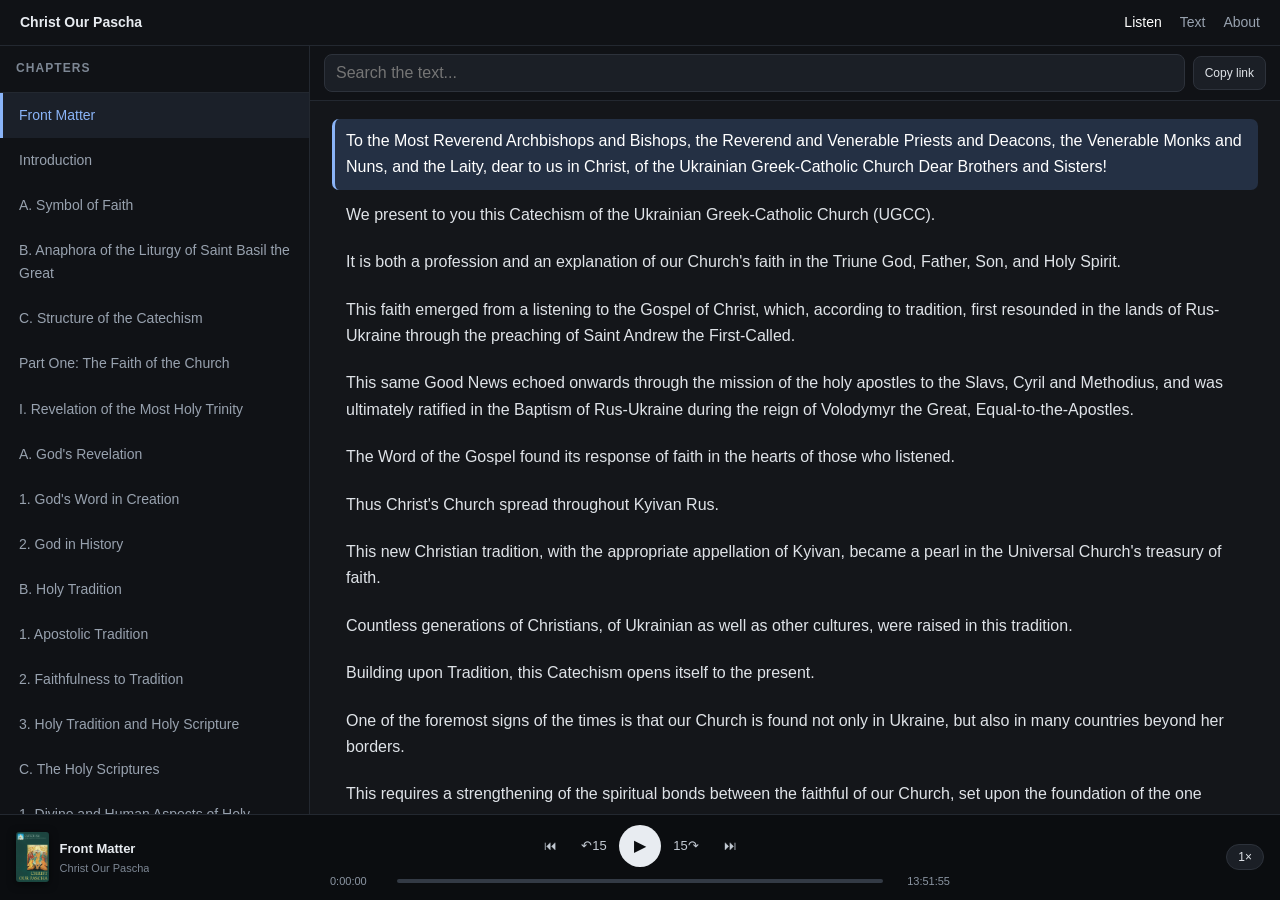
==== docs/index.html @ faa9098a "Static review site for GitHub Pages Replaces the single 395 MB M4B with 78 per-chapter tracks (3-21 " ====
<!doctype html><html><head><meta charset="utf-8">
<meta name="viewport" content="width=device-width,initial-scale=1,viewport-fit=cover">
<meta name="theme-color" content="#0b0d10">
<title>Christ Our Pascha — Listen</title>
<link rel="stylesheet" href="style.css">
<style>
body{height:100dvh;overflow:hidden;display:grid;
 grid-template-rows:auto 1fr auto;grid-template-columns:310px 1fr;
 grid-template-areas:"nav nav" "side main" "player player"}
.nav{grid-area:nav}
#scrim{display:none;position:fixed;inset:0;background:rgba(0,0,0,.55);z-index:8}
#side{grid-area:side;border-right:1px solid #232830;display:flex;flex-direction:column;
 background:#101216;z-index:9;min-height:0}
#side h1{font-size:12px;letter-spacing:.09em;text-transform:uppercase;color:#7d8794;
 margin:0;padding:13px 16px;border-bottom:1px solid #232830;display:flex;
 justify-content:space-between;align-items:center}
#closeCh{display:none;background:none;border:0;color:#98a2af;font-size:22px}
#chaps{overflow-y:auto;flex:1;-webkit-overflow-scrolling:touch}
.ch{padding:11px 16px;cursor:pointer;font-size:14px;color:#98a2af;
 border-left:3px solid transparent;min-height:44px;display:flex;align-items:center}
.ch:active{background:#1b2029}
.ch.on{background:#1b2029;color:#8ab4f8;border-left-color:#8ab4f8}
#main{grid-area:main;display:flex;flex-direction:column;min-width:0;min-height:0}
#bar{padding:8px 14px;border-bottom:1px solid #232830;background:#101216;
 display:flex;gap:8px;align-items:center}
#burger{display:none;background:#1b1f26;border:1px solid #2d323b;color:#dfe3e8;
 border-radius:8px;font-size:17px;width:42px;height:38px;flex:none}
#q{flex:1;min-width:100px;background:#1b1f26;border:1px solid #2d323b;color:#dfe3e8;
 padding:9px 11px;border-radius:8px;font-size:16px}
#link{background:#1b1f26;border:1px solid #2d323b;color:#dfe3e8;border-radius:8px;
 padding:9px 11px;font-size:12px;cursor:pointer;flex:none}
#txt{overflow-y:auto;flex:1;padding:18px 22px}
.p{margin:0 0 3px;padding:9px 11px;border-radius:7px;cursor:pointer;border-left:3px solid transparent}
.p:active{background:#1b1f26}
.p.on{background:#243044;border-left-color:#8ab4f8;color:#fff}
.p.H{color:#e8c07d;font-weight:600;margin-top:22px;font-size:17px}
.p.P{color:#7fd1b9;font-weight:700;font-size:19px;margin-top:28px}
.p.Q{color:#b8c0cc;font-style:italic;padding-left:22px;border-left:3px solid #333a45}
.num{color:#5a6472;font-size:12px;margin-right:8px;font-variant-numeric:tabular-nums}
.hit{background:#4a3f1a}
#player{grid-area:player;position:relative;background:#0b0d10;border-top:1px solid #232830;
 display:grid;grid-template-columns:1fr minmax(260px,620px) 1fr;align-items:center;
 gap:12px;padding:10px 16px;padding-bottom:max(10px,env(safe-area-inset-bottom))}
#np{min-width:0;display:flex;align-items:center;gap:11px}
#art{height:50px;width:auto;border-radius:3px;flex:none;background:#1b1f26;
 box-shadow:0 2px 8px rgba(0,0,0,.55)}
#npText{min-width:0}
#npTitle{font-size:13px;font-weight:600;color:#e8ecf1;white-space:nowrap;
 overflow:hidden;text-overflow:ellipsis}
#npSub{font-size:11px;color:#7d8794;white-space:nowrap;overflow:hidden;text-overflow:ellipsis}
#mid{display:flex;flex-direction:column;gap:5px;min-width:0}
#ctrls{display:flex;justify-content:center;align-items:center;gap:6px}
.tb{background:none;border:0;color:#c3cad3;cursor:pointer;border-radius:50%;
 width:38px;height:38px;font-size:13px;display:flex;align-items:center;justify-content:center}
.tb:hover{color:#fff;background:#1a1f27}
#play{background:#e8ecf1;color:#0b0d10;width:42px;height:42px;font-size:16px}
#seekRow{display:flex;align-items:center;gap:9px}
.tm{font-size:11px;color:#8b95a2;font-variant-numeric:tabular-nums;min-width:56px;flex:none}
.tm.r{text-align:right}
#seek{flex:1;-webkit-appearance:none;appearance:none;height:14px;background:none;cursor:pointer}
#seek::-webkit-slider-runnable-track{height:4px;border-radius:2px;
 background:linear-gradient(#8ab4f8,#8ab4f8) 0/var(--pct,0%) 100% no-repeat,#333a45}
#seek::-webkit-slider-thumb{-webkit-appearance:none;width:12px;height:12px;border-radius:50%;
 background:#fff;margin-top:-4px;opacity:0}
#seek:hover::-webkit-slider-thumb,#seek:active::-webkit-slider-thumb{opacity:1}
#right{display:flex;justify-content:flex-end;align-items:center;gap:6px}
#spd{background:#1b1f26;border:1px solid #2d323b;color:#dfe3e8;border-radius:14px;
 padding:5px 11px;font-size:12px;cursor:pointer}
#toast{position:fixed;left:50%;bottom:110px;transform:translateX(-50%);background:#243044;
 color:#fff;padding:9px 16px;border-radius:20px;font-size:13px;opacity:0;
 transition:opacity .2s;pointer-events:none;z-index:20}
#toast.show{opacity:1}
@media (max-width:820px){
 body{grid-template-columns:1fr;grid-template-areas:"nav" "main" "player"}
 #burger,#closeCh{display:block}
 #side{position:fixed;top:0;bottom:0;left:0;width:min(84vw,320px);
  transform:translateX(-102%);transition:transform .22s ease;box-shadow:0 0 28px #000}
 body.nav #side{transform:none}
 body.nav #scrim{display:block}
 #txt{padding:14px 15px;font-size:17px;line-height:1.7}
 #player{grid-template-columns:1fr;gap:7px;padding:9px 13px}
 #np{justify-content:center;gap:9px}
 #art{height:40px}
 #right{position:absolute;right:12px;top:8px;z-index:2}
 .tb{width:44px;height:44px}#play{width:50px;height:50px;font-size:18px}
}
</style></head><body>
<div class="nav"><span class="brand">Christ Our Pascha</span>
<a href="index.html" class="on">Listen</a><a href="text.html">Text</a>
<a href="about.html">About</a></div>
<div id="scrim"></div>
<div id="side"><h1>Chapters<button id="closeCh">&times;</button></h1><div id="chaps"></div></div>
<div id="main">
 <div id="bar">
   <button id="burger" aria-label="Chapters">&#9776;</button>
   <input type="search" id="q" placeholder="Search the text...">
   <button id="link" title="Copy a link to this moment">Copy link</button>
 </div>
 <div id="txt"><p style="color:#7d8794">Loading…</p></div>
</div>
<div id="player">
  <div id="np"><img id="art" src="cover.jpg" alt="">
    <div id="npText"><div id="npTitle">&nbsp;</div><div id="npSub">Christ Our Pascha</div></div></div>
  <div id="mid">
    <div id="ctrls">
      <button class="tb" id="prev" title="Previous chapter">&#9198;</button>
      <button class="tb" id="b15" title="Back 15 seconds">&#8630;15</button>
      <button class="tb" id="play" title="Play">&#9654;</button>
      <button class="tb" id="f15" title="Forward 15 seconds">15&#8631;</button>
      <button class="tb" id="next" title="Next chapter">&#9197;</button>
    </div>
    <div id="seekRow"><span class="tm" id="cur">0:00:00</span>
      <input type="range" id="seek" min="0" max="1000" value="0" aria-label="Seek">
      <span class="tm r" id="tot">0:00:00</span></div>
  </div>
  <div id="right"><button id="spd">1&times;</button></div>
</div>
<div id="toast"></div>
<audio id="a" preload="metadata"></audio>
<script>
const $=i=>document.getElementById(i), A=$('a'), T=$('txt');
let D=null, cur=-1, els=[], trk=-1, seeking=false, TOTAL=0;
const fmt=s=>{s=Math.max(0,s|0);return (s/3600|0)+':'+String(s%3600/60|0).padStart(2,'0')+':'+String(s%60).padStart(2,'0')};
const esc=s=>s.replace(/[&<>]/g,m=>({'&':'&amp;','<':'&lt;','>':'&gt;'}[m]));
function toast(m){const t=$('toast');t.textContent=m;t.classList.add('show');
 clearTimeout(t._h);t._h=setTimeout(()=>t.classList.remove('show'),1600)}

fetch('data.json').then(r=>r.json()).then(d=>{D=d;init()})
 .catch(()=>{T.innerHTML='<p style="color:#e88">Could not load data.json.</p>'});

function init(){
 TOTAL=D.tr.reduce((a,t)=>a+t.d,0);
 $('tot').textContent=fmt(TOTAL);
 T.innerHTML=''; let lastPara=null;
 D.c.forEach((c,i)=>{const d=document.createElement('div');
  d.className='p '+c[3];
  const showNum=c[2]&&c[2]!==lastPara; if(c[2])lastPara=c[2];
  let tx=esc(c[4]); if(showNum)tx=tx.replace(new RegExp('^'+c[2]+'\\.\\s*'),'');
  d.innerHTML=(showNum?'<span class="num">'+c[2]+'</span>':'')+tx;
  d.onclick=()=>seekGlobal(c[0],true); T.appendChild(d); els.push(d)});
 const CH=$('chaps');
 D.ch.forEach(c=>{const d=document.createElement('div');d.className='ch';d.dataset.c=c.i;
  d.textContent=c.t; d.onclick=()=>{seekGlobal(c.s,true);document.body.classList.remove('nav')};
  CH.appendChild(d)});
 applyHash() || loadTrack(0,0,false);
}
function trackAt(t){let f=D.tr[0];for(const x of D.tr){if(x.s<=t)f=x;else break}return f}
function chapterAt(t){let f=D.ch[0];for(const c of D.ch){if(c.s<=t)f=c;else break}return f}
function loadTrack(i,off,play){
 if(i!==trk){trk=i;A.src='audio/'+D.tr[i].f;}
 const go=()=>{A.currentTime=Math.max(0,off); if(play)A.play()};
 if(A.readyState>=1)go(); else A.addEventListener('loadedmetadata',go,{once:true});
}
function seekGlobal(t,play){const x=trackAt(t);
 loadTrack(D.tr.indexOf(x), t-x.s, play!==false)}
function globalTime(){return trk<0?0:D.tr[trk].s+(A.currentTime||0)}
A.addEventListener('ended',()=>{if(trk<D.tr.length-1)loadTrack(trk+1,0,true)});
$('play').onclick=()=>A.paused?A.play():A.pause();
A.addEventListener('play',()=>$('play').innerHTML='&#10073;&#10073;');
A.addEventListener('pause',()=>$('play').innerHTML='&#9654;');
const jump=d=>seekGlobal(Math.max(0,Math.min(TOTAL-1,globalTime()+d)),!A.paused);
$('b15').onclick=()=>jump(-15); $('f15').onclick=()=>jump(15);
$('prev').onclick=()=>{const t=globalTime(),c=chapterAt(t);
 const i=D.ch.indexOf(c); seekGlobal((t-c.s>3||i===0)?c.s:D.ch[i-1].s,!A.paused)};
$('next').onclick=()=>{const i=D.ch.indexOf(chapterAt(globalTime()));
 if(i<D.ch.length-1)seekGlobal(D.ch[i+1].s,!A.paused)};
const RS=[1,1.1,1.25,1.5,1.75,2,.85];let ri=0;
$('spd').onclick=()=>{ri=(ri+1)%RS.length;A.playbackRate=RS[ri];$('spd').innerHTML=RS[ri]+'&times;'};
$('seek').addEventListener('input',e=>{seeking=true;
 $('cur').textContent=fmt(e.target.value/1000*TOTAL);
 e.target.style.setProperty('--pct',(e.target.value/10)+'%')});
$('seek').addEventListener('change',e=>{seeking=false;seekGlobal(e.target.value/1000*TOTAL,!A.paused)});
let hashT=0;
function sync(){
 const t=globalTime();
 if(!seeking){const v=t/TOTAL*1000;$('seek').value=v;$('seek').style.setProperty('--pct',(v/10)+'%')}
 $('cur').textContent=fmt(t);
 let lo=0,hi=D.c.length-1,f=-1;
 while(lo<=hi){const m=(lo+hi)>>1;if(D.c[m][0]<=t){f=m;lo=m+1}else hi=m-1}
 if(f!==cur&&f>=0){if(cur>=0)els[cur].classList.remove('on');
  els[f].classList.add('on');cur=f;
  const box=T.getBoundingClientRect(),er=els[f].getBoundingClientRect();
  const tgt=T.scrollTop+(er.top-box.top)-box.height/2+er.height/2;
  T.scrollTo({top:tgt,behavior:Math.abs(tgt-T.scrollTop)>1800?'auto':'smooth'});
  const ci=D.c[f][1];
  [...$('chaps').children].forEach(e=>e.classList.toggle('on',+e.dataset.c===ci));
  const ch=D.ch.find(x=>x.i===ci);
  $('npTitle').textContent=ch?ch.t:'';
  $('npSub').textContent='Christ Our Pascha'+(D.c[f][2]?'  \u00b7  paragraph '+D.c[f][2]:'');}
 if(!A.paused && Date.now()-hashT>3000){hashT=Date.now();
  history.replaceState(null,'','#t='+Math.round(t))}
}
A.addEventListener('timeupdate',sync);
// a seek while paused fires no timeupdate, so a deep link would land in the
// right place but leave the previous paragraph highlighted
A.addEventListener('seeked',sync);
A.addEventListener('loadeddata',sync);
$('q').addEventListener('input',e=>{const v=e.target.value.toLowerCase();let n=0;
 els.forEach((el,i)=>{const hit=v&&D.c[i][4].toLowerCase().includes(v);
  el.classList.toggle('hit',!!hit);if(hit)n++});
 if(v){const k=els.findIndex(el=>el.classList.contains('hit'));if(k>=0)els[k].scrollIntoView({block:'center'})}
 $('npSub').textContent=v?n+' matches':'Christ Our Pascha'});
$('link').onclick=()=>{const u=location.origin+location.pathname+'#t='+Math.round(globalTime());
 navigator.clipboard.writeText(u).then(()=>toast('Link copied — opens at this moment'),
  ()=>toast(u))};
function applyHash(){const h=location.hash;
 let m=h.match(/[#&]t=(\d+(?:\.\d+)?)/); if(m){seekGlobal(parseFloat(m[1]),false);return true}
 m=h.match(/[#&]p=(\d+)/);
 // nudge past the boundary: seeking to a cue's exact start can snap to an
 // earlier audio frame, leaving the PREVIOUS paragraph current
 if(m){const p=+m[1];const c=D.c.find(x=>x[2]===p); if(c){seekGlobal(c[0]+0.25,false);return true}}
 return false}
addEventListener('hashchange',applyHash);
const nav=on=>document.body.classList.toggle('nav',on);
$('burger').onclick=()=>nav(!document.body.classList.contains('nav'));
$('closeCh').onclick=()=>nav(false); $('scrim').onclick=()=>nav(false);
addEventListener('keydown',e=>{if(e.target.tagName==='INPUT')return;
 if(e.code==='Space'){e.preventDefault();A.paused?A.play():A.pause()}
 if(e.key==='ArrowLeft')jump(-15);if(e.key==='ArrowRight')jump(15)});
if('mediaSession' in navigator){
 navigator.mediaSession.setActionHandler('seekbackward',()=>jump(-15));
 navigator.mediaSession.setActionHandler('seekforward',()=>jump(15));
 navigator.mediaSession.setActionHandler('previoustrack',()=>$('prev').click());
 navigator.mediaSession.setActionHandler('nexttrack',()=>$('next').click());}
</script></body></html>
---- docs/style.css ----
*{box-sizing:border-box;-webkit-tap-highlight-color:transparent}
html,body{margin:0;padding:0;overscroll-behavior-y:none}
body{font:16px/1.65 -apple-system,BlinkMacSystemFont,'Segoe UI',Roboto,sans-serif;
 background:#14161a;color:#dfe3e8}
a{color:#8ab4f8}
.wrap{max-width:760px;margin:0 auto;padding:34px 22px 80px}
h1{font-size:26px;margin:0 0 6px;color:#fff}
h2{font-size:18px;margin:30px 0 10px;color:#e8c07d;font-weight:600}
.lede{color:#98a2af;margin:0 0 26px}
.note{background:#1a1f27;border:1px solid #2a303a;border-left:3px solid #e8c07d;
 padding:13px 16px;border-radius:6px;margin:20px 0;font-size:14.5px;color:#c3cad3}
.note strong{color:#e8c07d}
table{border-collapse:collapse;width:100%;font-size:14.5px;margin:12px 0}
td,th{border-bottom:1px solid #262a31;padding:7px 9px;text-align:left;vertical-align:top}
th{color:#7d8794;font-weight:600;font-size:12px;text-transform:uppercase;letter-spacing:.06em}
code{background:#1b1f26;padding:1px 5px;border-radius:4px;font-size:13.5px}
.nav{background:#101216;border-bottom:1px solid #232830;padding:11px 20px;
 display:flex;gap:18px;align-items:center;font-size:14px;
 padding-top:max(11px,env(safe-area-inset-top))}
.nav a{color:#98a2af;text-decoration:none}
.nav a:hover,.nav a.on{color:#fff}
.nav .brand{font-weight:600;color:#e8ecf1;margin-right:auto}
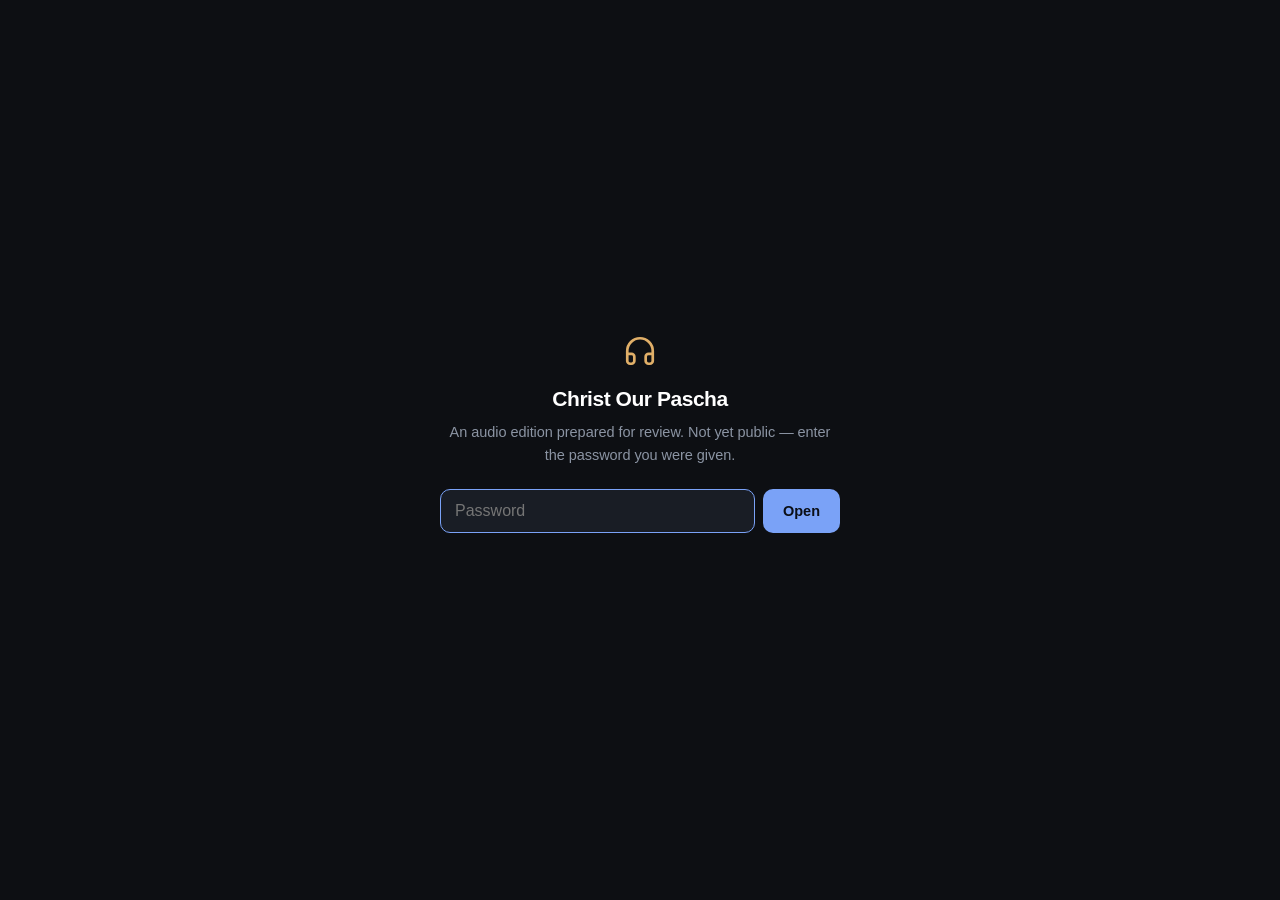
==== commit 80a825fe: "Modernise the UI and gate the site behind a password UI: Lucide icons inlined at build time (no exte" ====
--- a/docs/index.html
+++ b/docs/index.html
@@ -1,113 +1,40 @@
 <!doctype html><html><head><meta charset="utf-8">
 <meta name="viewport" content="width=device-width,initial-scale=1,viewport-fit=cover">
-<meta name="theme-color" content="#0b0d10">
+<meta name="theme-color" content="#13161c"><meta name="robots" content="noindex,nofollow">
 <title>Christ Our Pascha — Listen</title>
-<link rel="stylesheet" href="style.css">
-<style>
-body{height:100dvh;overflow:hidden;display:grid;
- grid-template-rows:auto 1fr auto;grid-template-columns:310px 1fr;
- grid-template-areas:"nav nav" "side main" "player player"}
-.nav{grid-area:nav}
-#scrim{display:none;position:fixed;inset:0;background:rgba(0,0,0,.55);z-index:8}
-#side{grid-area:side;border-right:1px solid #232830;display:flex;flex-direction:column;
- background:#101216;z-index:9;min-height:0}
-#side h1{font-size:12px;letter-spacing:.09em;text-transform:uppercase;color:#7d8794;
- margin:0;padding:13px 16px;border-bottom:1px solid #232830;display:flex;
- justify-content:space-between;align-items:center}
-#closeCh{display:none;background:none;border:0;color:#98a2af;font-size:22px}
-#chaps{overflow-y:auto;flex:1;-webkit-overflow-scrolling:touch}
-.ch{padding:11px 16px;cursor:pointer;font-size:14px;color:#98a2af;
- border-left:3px solid transparent;min-height:44px;display:flex;align-items:center}
-.ch:active{background:#1b2029}
-.ch.on{background:#1b2029;color:#8ab4f8;border-left-color:#8ab4f8}
-#main{grid-area:main;display:flex;flex-direction:column;min-width:0;min-height:0}
-#bar{padding:8px 14px;border-bottom:1px solid #232830;background:#101216;
- display:flex;gap:8px;align-items:center}
-#burger{display:none;background:#1b1f26;border:1px solid #2d323b;color:#dfe3e8;
- border-radius:8px;font-size:17px;width:42px;height:38px;flex:none}
-#q{flex:1;min-width:100px;background:#1b1f26;border:1px solid #2d323b;color:#dfe3e8;
- padding:9px 11px;border-radius:8px;font-size:16px}
-#link{background:#1b1f26;border:1px solid #2d323b;color:#dfe3e8;border-radius:8px;
- padding:9px 11px;font-size:12px;cursor:pointer;flex:none}
-#txt{overflow-y:auto;flex:1;padding:18px 22px}
-.p{margin:0 0 3px;padding:9px 11px;border-radius:7px;cursor:pointer;border-left:3px solid transparent}
-.p:active{background:#1b1f26}
-.p.on{background:#243044;border-left-color:#8ab4f8;color:#fff}
-.p.H{color:#e8c07d;font-weight:600;margin-top:22px;font-size:17px}
-.p.P{color:#7fd1b9;font-weight:700;font-size:19px;margin-top:28px}
-.p.Q{color:#b8c0cc;font-style:italic;padding-left:22px;border-left:3px solid #333a45}
-.num{color:#5a6472;font-size:12px;margin-right:8px;font-variant-numeric:tabular-nums}
-.hit{background:#4a3f1a}
-#player{grid-area:player;position:relative;background:#0b0d10;border-top:1px solid #232830;
- display:grid;grid-template-columns:1fr minmax(260px,620px) 1fr;align-items:center;
- gap:12px;padding:10px 16px;padding-bottom:max(10px,env(safe-area-inset-bottom))}
-#np{min-width:0;display:flex;align-items:center;gap:11px}
-#art{height:50px;width:auto;border-radius:3px;flex:none;background:#1b1f26;
- box-shadow:0 2px 8px rgba(0,0,0,.55)}
-#npText{min-width:0}
-#npTitle{font-size:13px;font-weight:600;color:#e8ecf1;white-space:nowrap;
- overflow:hidden;text-overflow:ellipsis}
-#npSub{font-size:11px;color:#7d8794;white-space:nowrap;overflow:hidden;text-overflow:ellipsis}
-#mid{display:flex;flex-direction:column;gap:5px;min-width:0}
-#ctrls{display:flex;justify-content:center;align-items:center;gap:6px}
-.tb{background:none;border:0;color:#c3cad3;cursor:pointer;border-radius:50%;
- width:38px;height:38px;font-size:13px;display:flex;align-items:center;justify-content:center}
-.tb:hover{color:#fff;background:#1a1f27}
-#play{background:#e8ecf1;color:#0b0d10;width:42px;height:42px;font-size:16px}
-#seekRow{display:flex;align-items:center;gap:9px}
-.tm{font-size:11px;color:#8b95a2;font-variant-numeric:tabular-nums;min-width:56px;flex:none}
-.tm.r{text-align:right}
-#seek{flex:1;-webkit-appearance:none;appearance:none;height:14px;background:none;cursor:pointer}
-#seek::-webkit-slider-runnable-track{height:4px;border-radius:2px;
- background:linear-gradient(#8ab4f8,#8ab4f8) 0/var(--pct,0%) 100% no-repeat,#333a45}
-#seek::-webkit-slider-thumb{-webkit-appearance:none;width:12px;height:12px;border-radius:50%;
- background:#fff;margin-top:-4px;opacity:0}
-#seek:hover::-webkit-slider-thumb,#seek:active::-webkit-slider-thumb{opacity:1}
-#right{display:flex;justify-content:flex-end;align-items:center;gap:6px}
-#spd{background:#1b1f26;border:1px solid #2d323b;color:#dfe3e8;border-radius:14px;
- padding:5px 11px;font-size:12px;cursor:pointer}
-#toast{position:fixed;left:50%;bottom:110px;transform:translateX(-50%);background:#243044;
- color:#fff;padding:9px 16px;border-radius:20px;font-size:13px;opacity:0;
- transition:opacity .2s;pointer-events:none;z-index:20}
-#toast.show{opacity:1}
-@media (max-width:820px){
- body{grid-template-columns:1fr;grid-template-areas:"nav" "main" "player"}
- #burger,#closeCh{display:block}
- #side{position:fixed;top:0;bottom:0;left:0;width:min(84vw,320px);
-  transform:translateX(-102%);transition:transform .22s ease;box-shadow:0 0 28px #000}
- body.nav #side{transform:none}
- body.nav #scrim{display:block}
- #txt{padding:14px 15px;font-size:17px;line-height:1.7}
- #player{grid-template-columns:1fr;gap:7px;padding:9px 13px}
- #np{justify-content:center;gap:9px}
- #art{height:40px}
- #right{position:absolute;right:12px;top:8px;z-index:2}
- .tb{width:44px;height:44px}#play{width:50px;height:50px;font-size:18px}
-}
-</style></head><body>
-<div class="nav"><span class="brand">Christ Our Pascha</span>
-<a href="index.html" class="on">Listen</a><a href="text.html">Text</a>
-<a href="about.html">About</a></div>
+<link rel="stylesheet" href="style.css"></head><body class="reader">
+<nav class="nav">
+<span class="brand"><svg class="ic" xmlns="http://www.w3.org/2000/svg" viewBox="0 0 24 24" fill="none" stroke="currentColor" stroke-width="2" stroke-linecap="round" stroke-linejoin="round" > <path d="M2 10v3" /> <path d="M6 6v11" /> <path d="M10 3v18" /> <path d="M14 8v7" /> <path d="M18 5v13" /> <path d="M22 10v3" /> </svg> Christ Our Pascha</span>
+<a href="index.html" class="on"><svg class="ic" xmlns="http://www.w3.org/2000/svg" viewBox="0 0 24 24" fill="none" stroke="currentColor" stroke-width="2" stroke-linecap="round" stroke-linejoin="round" > <path d="M3 14h3a2 2 0 0 1 2 2v3a2 2 0 0 1-2 2H5a2 2 0 0 1-2-2v-7a9 9 0 0 1 18 0v7a2 2 0 0 1-2 2h-1a2 2 0 0 1-2-2v-3a2 2 0 0 1 2-2h3" /> </svg><span>Listen</span></a>
+<a href="text.html"><svg class="ic" xmlns="http://www.w3.org/2000/svg" viewBox="0 0 24 24" fill="none" stroke="currentColor" stroke-width="2" stroke-linecap="round" stroke-linejoin="round" > <path d="M12 5v16" /> <path d="M20.001 19A2 2 0 0022 17V5a2 2 0 00-1.999-2L16 3.002A5 5 0 0012 5a5 5 0 00-4-2H4a2 2 0 00-2 2v12a2 2 0 001.999 2H8a5 5 0 014 2 5 5 0 014-2z" /> </svg><span>Text</span></a>
+<a href="about.html"><svg class="ic" xmlns="http://www.w3.org/2000/svg" viewBox="0 0 24 24" fill="none" stroke="currentColor" stroke-width="2" stroke-linecap="round" stroke-linejoin="round" > <circle cx="12" cy="12" r="10" /> <path d="M12 16v-4" /> <path d="M12 8h.01" /> </svg><span>About</span></a>
+</nav>
 <div id="scrim"></div>
-<div id="side"><h1>Chapters<button id="closeCh">&times;</button></h1><div id="chaps"></div></div>
+<div id="side">
+ <div id="sideHead">Contents<button id="closeCh"><svg class="ic" xmlns="http://www.w3.org/2000/svg" viewBox="0 0 24 24" fill="none" stroke="currentColor" stroke-width="2" stroke-linecap="round" stroke-linejoin="round" > <path d="M18 6 6 18" /> <path d="m6 6 12 12" /> </svg></button></div>
+ <div id="chaps"></div></div>
 <div id="main">
  <div id="bar">
-   <button id="burger" aria-label="Chapters">&#9776;</button>
-   <input type="search" id="q" placeholder="Search the text...">
-   <button id="link" title="Copy a link to this moment">Copy link</button>
+   <button class="iconbtn" id="burger" aria-label="Contents"><svg class="ic" xmlns="http://www.w3.org/2000/svg" viewBox="0 0 24 24" fill="none" stroke="currentColor" stroke-width="2" stroke-linecap="round" stroke-linejoin="round" > <path d="M4 5h16" /> <path d="M4 12h16" /> <path d="M4 19h16" /> </svg></button>
+   <div class="searchwrap"><svg class="ic" xmlns="http://www.w3.org/2000/svg" viewBox="0 0 24 24" fill="none" stroke="currentColor" stroke-width="2" stroke-linecap="round" stroke-linejoin="round" > <path d="m21 21-4.34-4.34" /> <circle cx="11" cy="11" r="8" /> </svg>
+     <input type="search" id="q" placeholder="Search the text…"></div>
+   <button class="iconbtn" id="link" title="Copy a link to this moment">
+     <svg class="ic" xmlns="http://www.w3.org/2000/svg" viewBox="0 0 24 24" fill="none" stroke="currentColor" stroke-width="2" stroke-linecap="round" stroke-linejoin="round" > <path d="M9 17H7A5 5 0 0 1 7 7h2" /> <path d="M15 7h2a5 5 0 1 1 0 10h-2" /> <line x1="8" x2="16" y1="12" y2="12" /> </svg><span>Copy link</span></button>
  </div>
- <div id="txt"><p style="color:#7d8794">Loading…</p></div>
+ <div id="warn" style="display:none"></div>
+ <div id="txt"><div class="inner"></div></div>
 </div>
 <div id="player">
   <div id="np"><img id="art" src="cover.jpg" alt="">
-    <div id="npText"><div id="npTitle">&nbsp;</div><div id="npSub">Christ Our Pascha</div></div></div>
+    <div id="npText"><div id="npTitle">&nbsp;</div>
+      <div id="npSub">Christ Our Pascha</div></div></div>
   <div id="mid">
     <div id="ctrls">
-      <button class="tb" id="prev" title="Previous chapter">&#9198;</button>
-      <button class="tb" id="b15" title="Back 15 seconds">&#8630;15</button>
-      <button class="tb" id="play" title="Play">&#9654;</button>
-      <button class="tb" id="f15" title="Forward 15 seconds">15&#8631;</button>
-      <button class="tb" id="next" title="Next chapter">&#9197;</button>
+      <button class="tb" id="prev" title="Previous section"><svg class="ic" xmlns="http://www.w3.org/2000/svg" viewBox="0 0 24 24" fill="none" stroke="currentColor" stroke-width="2" stroke-linecap="round" stroke-linejoin="round" > <path d="M17.971 4.285A2 2 0 0 1 21 6v12a2 2 0 0 1-3.029 1.715l-9.997-5.998a2 2 0 0 1-.003-3.432z" /> <path d="M3 20V4" /> </svg></button>
+      <button class="tb skip" id="b15" title="Back 15 seconds"><svg class="ic" xmlns="http://www.w3.org/2000/svg" viewBox="0 0 24 24" fill="none" stroke="currentColor" stroke-width="2" stroke-linecap="round" stroke-linejoin="round" > <path d="M3 12a9 9 0 1 0 9-9 9.75 9.75 0 0 0-6.74 2.74L3 8" /> <path d="M3 3v5h5" /> </svg><span class="lbl">15</span></button>
+      <button class="tb" id="play" title="Play"><svg class="ic" xmlns="http://www.w3.org/2000/svg" viewBox="0 0 24 24" fill="none" stroke="currentColor" stroke-width="2" stroke-linecap="round" stroke-linejoin="round" > <path d="M5 5a2 2 0 0 1 3.008-1.728l11.997 6.998a2 2 0 0 1 .003 3.458l-12 7A2 2 0 0 1 5 19z" /> </svg></button>
+      <button class="tb skip" id="f15" title="Forward 15 seconds"><svg class="ic" xmlns="http://www.w3.org/2000/svg" viewBox="0 0 24 24" fill="none" stroke="currentColor" stroke-width="2" stroke-linecap="round" stroke-linejoin="round" > <path d="M21 12a9 9 0 1 1-9-9c2.52 0 4.93 1 6.74 2.74L21 8" /> <path d="M21 3v5h-5" /> </svg><span class="lbl">15</span></button>
+      <button class="tb" id="next" title="Next section"><svg class="ic" xmlns="http://www.w3.org/2000/svg" viewBox="0 0 24 24" fill="none" stroke="currentColor" stroke-width="2" stroke-linecap="round" stroke-linejoin="round" > <path d="M21 4v16" /> <path d="M6.029 4.285A2 2 0 0 0 3 6v12a2 2 0 0 0 3.029 1.715l9.997-5.998a2 2 0 0 0 .003-3.432z" /> </svg></button>
     </div>
     <div id="seekRow"><span class="tm" id="cur">0:00:00</span>
       <input type="range" id="seek" min="0" max="1000" value="0" aria-label="Seek">
@@ -117,51 +44,93 @@
 </div>
 <div id="toast"></div>
 <audio id="a" preload="metadata"></audio>
+<div id="gate"><div class="gatebox">
+ <svg class="ic" xmlns="http://www.w3.org/2000/svg" viewBox="0 0 24 24" fill="none" stroke="currentColor" stroke-width="2" stroke-linecap="round" stroke-linejoin="round" > <path d="M3 14h3a2 2 0 0 1 2 2v3a2 2 0 0 1-2 2H5a2 2 0 0 1-2-2v-7a9 9 0 0 1 18 0v7a2 2 0 0 1-2 2h-1a2 2 0 0 1-2-2v-3a2 2 0 0 1 2-2h3" /> </svg>
+ <h1>Christ Our Pascha</h1>
+ <p>An audio edition prepared for review. Not yet public — enter the
+ password you were given.</p>
+ <div class="gaterow">
+  <input type="password" id="pw" placeholder="Password" autocomplete="current-password">
+  <button id="go">Open</button>
+ </div>
+ <div id="gerr"></div>
+</div></div>
 <script>
-const $=i=>document.getElementById(i), A=$('a'), T=$('txt');
+const GK='pascha_pw';
+async function unlock(pw){
+ const buf=await (await fetch('data.enc',{cache:'no-store'})).arrayBuffer();
+ const b=new Uint8Array(buf);
+ if(String.fromCharCode.apply(null,b.slice(0,5))!=='PSCH1')throw new Error('payload');
+ const salt=b.slice(5,21), iv=b.slice(21,33), ct=b.slice(33);
+ const km=await crypto.subtle.importKey('raw',new TextEncoder().encode(pw),
+   'PBKDF2',false,['deriveKey']);
+ const key=await crypto.subtle.deriveKey(
+   {name:'PBKDF2',salt:salt,iterations:200000,hash:'SHA-256'},km,
+   {name:'AES-GCM',length:256},false,['decrypt']);
+ const packed=await crypto.subtle.decrypt({name:'AES-GCM',iv:iv},key,ct);
+ const txt=await new Response(new Blob([packed]).stream()
+   .pipeThrough(new DecompressionStream('gzip'))).text();
+ return JSON.parse(txt);
+}
+function gateStart(onData){
+ const g=document.getElementById('gate'), err=document.getElementById('gerr');
+ const tryPw=async(pw,quiet)=>{
+  try{ err.textContent=quiet?'':'Checking…';
+       const d=await unlock(pw);
+       sessionStorage.setItem(GK,pw); g.remove(); onData(d); return true }
+  catch(e){ if(!quiet)err.textContent='That password did not work.';
+            sessionStorage.removeItem(GK); return false }
+ };
+ const saved=sessionStorage.getItem(GK);
+ if(saved) tryPw(saved,true).then(ok=>{ if(!ok) document.getElementById('pw').focus() });
+ else setTimeout(()=>document.getElementById('pw').focus(),80);
+ document.getElementById('go').onclick=()=>tryPw(document.getElementById('pw').value,false);
+ document.getElementById('pw').addEventListener('keydown',e=>{
+   if(e.key==='Enter')tryPw(e.target.value,false)});
+}
+</script>
+<script>
+const $=i=>document.getElementById(i), A=$('a'), T=$('txt'), INNER=T.firstElementChild;
 let D=null, cur=-1, els=[], trk=-1, seeking=false, TOTAL=0;
 const fmt=s=>{s=Math.max(0,s|0);return (s/3600|0)+':'+String(s%3600/60|0).padStart(2,'0')+':'+String(s%60).padStart(2,'0')};
 const esc=s=>s.replace(/[&<>]/g,m=>({'&':'&amp;','<':'&lt;','>':'&gt;'}[m]));
 function toast(m){const t=$('toast');t.textContent=m;t.classList.add('show');
- clearTimeout(t._h);t._h=setTimeout(()=>t.classList.remove('show'),1600)}
-
-fetch('data.json').then(r=>r.json()).then(d=>{D=d;init()})
- .catch(()=>{T.innerHTML='<p style="color:#e88">Could not load data.json.</p>'});
-
+ clearTimeout(t._h);t._h=setTimeout(()=>t.classList.remove('show'),1700)}
+gateStart(d=>{D=d;init()});
 function init(){
- TOTAL=D.tr.reduce((a,t)=>a+t.d,0);
- $('tot').textContent=fmt(TOTAL);
- T.innerHTML=''; let lastPara=null;
+ TOTAL=D.tr.reduce((a,t)=>a+t.d,0); $('tot').textContent=fmt(TOTAL);
+ let lastPara=null;
  D.c.forEach((c,i)=>{const d=document.createElement('div');
   d.className='p '+c[3];
   const showNum=c[2]&&c[2]!==lastPara; if(c[2])lastPara=c[2];
-  let tx=esc(c[4]); if(showNum)tx=tx.replace(new RegExp('^'+c[2]+'\\.\\s*'),'');
+  let tx=esc(c[4]); if(showNum)tx=tx.replace(new RegExp('^'+c[2]+'\.\s*'),'');
   d.innerHTML=(showNum?'<span class="num">'+c[2]+'</span>':'')+tx;
-  d.onclick=()=>seekGlobal(c[0],true); T.appendChild(d); els.push(d)});
+  d.onclick=()=>seekGlobal(c[0],true); INNER.appendChild(d); els.push(d)});
  const CH=$('chaps');
- D.ch.forEach(c=>{const d=document.createElement('div');d.className='ch';d.dataset.c=c.i;
-  d.textContent=c.t; d.onclick=()=>{seekGlobal(c.s,true);document.body.classList.remove('nav')};
+ D.ch.forEach(c=>{const d=document.createElement('div');
+  d.className='ch l'+(c.l||0); d.dataset.c=c.i; d.textContent=c.t;
+  d.onclick=()=>{seekGlobal(c.s,true);document.body.classList.remove('nav')};
   CH.appendChild(d)});
  applyHash() || loadTrack(0,0,false);
 }
 function trackAt(t){let f=D.tr[0];for(const x of D.tr){if(x.s<=t)f=x;else break}return f}
 function chapterAt(t){let f=D.ch[0];for(const c of D.ch){if(c.s<=t)f=c;else break}return f}
 function loadTrack(i,off,play){
- if(i!==trk){trk=i;A.src='audio/'+D.tr[i].f;}
- const go=()=>{A.currentTime=Math.max(0,off); if(play)A.play()};
+ if(i!==trk){trk=i;A.src='audio/'+D.tr[i].f}
+ const go=()=>{A.currentTime=Math.max(0,off);if(play)A.play()};
  if(A.readyState>=1)go(); else A.addEventListener('loadedmetadata',go,{once:true});
 }
-function seekGlobal(t,play){const x=trackAt(t);
- loadTrack(D.tr.indexOf(x), t-x.s, play!==false)}
+function seekGlobal(t,play){const x=trackAt(t);loadTrack(D.tr.indexOf(x),t-x.s,play!==false)}
 function globalTime(){return trk<0?0:D.tr[trk].s+(A.currentTime||0)}
 A.addEventListener('ended',()=>{if(trk<D.tr.length-1)loadTrack(trk+1,0,true)});
+const IPLAY="<svg class=\"ic\" xmlns=\"http://www.w3.org/2000/svg\" viewBox=\"0 0 24 24\" fill=\"none\" stroke=\"currentColor\" stroke-width=\"2\" stroke-linecap=\"round\" stroke-linejoin=\"round\" > <path d=\"M5 5a2 2 0 0 1 3.008-1.728l11.997 6.998a2 2 0 0 1 .003 3.458l-12 7A2 2 0 0 1 5 19z\" /> </svg>", IPAUSE="<svg class=\"ic\" xmlns=\"http://www.w3.org/2000/svg\" viewBox=\"0 0 24 24\" fill=\"none\" stroke=\"currentColor\" stroke-width=\"2\" stroke-linecap=\"round\" stroke-linejoin=\"round\" > <rect x=\"14\" y=\"3\" width=\"5\" height=\"18\" rx=\"1\" /> <rect x=\"5\" y=\"3\" width=\"5\" height=\"18\" rx=\"1\" /> </svg>";
 $('play').onclick=()=>A.paused?A.play():A.pause();
-A.addEventListener('play',()=>$('play').innerHTML='&#10073;&#10073;');
-A.addEventListener('pause',()=>$('play').innerHTML='&#9654;');
+A.addEventListener('play',()=>$('play').innerHTML=IPAUSE);
+A.addEventListener('pause',()=>$('play').innerHTML=IPLAY);
 const jump=d=>seekGlobal(Math.max(0,Math.min(TOTAL-1,globalTime()+d)),!A.paused);
 $('b15').onclick=()=>jump(-15); $('f15').onclick=()=>jump(15);
-$('prev').onclick=()=>{const t=globalTime(),c=chapterAt(t);
- const i=D.ch.indexOf(c); seekGlobal((t-c.s>3||i===0)?c.s:D.ch[i-1].s,!A.paused)};
+$('prev').onclick=()=>{const t=globalTime(),c=chapterAt(t),i=D.ch.indexOf(c);
+ seekGlobal((t-c.s>3||i===0)?c.s:D.ch[i-1].s,!A.paused)};
 $('next').onclick=()=>{const i=D.ch.indexOf(chapterAt(globalTime()));
  if(i<D.ch.length-1)seekGlobal(D.ch[i+1].s,!A.paused)};
 const RS=[1,1.1,1.25,1.5,1.75,2,.85];let ri=0;
@@ -169,10 +138,11 @@
 $('seek').addEventListener('input',e=>{seeking=true;
  $('cur').textContent=fmt(e.target.value/1000*TOTAL);
  e.target.style.setProperty('--pct',(e.target.value/10)+'%')});
-$('seek').addEventListener('change',e=>{seeking=false;seekGlobal(e.target.value/1000*TOTAL,!A.paused)});
+$('seek').addEventListener('change',e=>{seeking=false;
+ seekGlobal(e.target.value/1000*TOTAL,!A.paused)});
 let hashT=0;
 function sync(){
- const t=globalTime();
+ if(!D)return; const t=globalTime();
  if(!seeking){const v=t/TOTAL*1000;$('seek').value=v;$('seek').style.setProperty('--pct',(v/10)+'%')}
  $('cur').textContent=fmt(t);
  let lo=0,hi=D.c.length-1,f=-1;
@@ -186,34 +156,30 @@
   [...$('chaps').children].forEach(e=>e.classList.toggle('on',+e.dataset.c===ci));
   const ch=D.ch.find(x=>x.i===ci);
   $('npTitle').textContent=ch?ch.t:'';
-  $('npSub').textContent='Christ Our Pascha'+(D.c[f][2]?'  \u00b7  paragraph '+D.c[f][2]:'');}
- if(!A.paused && Date.now()-hashT>3000){hashT=Date.now();
+  $('npSub').textContent='Christ Our Pascha'+(D.c[f][2]?'  ·  paragraph '+D.c[f][2]:'')}
+ if(!A.paused&&Date.now()-hashT>3000){hashT=Date.now();
   history.replaceState(null,'','#t='+Math.round(t))}
 }
 A.addEventListener('timeupdate',sync);
-// a seek while paused fires no timeupdate, so a deep link would land in the
-// right place but leave the previous paragraph highlighted
 A.addEventListener('seeked',sync);
 A.addEventListener('loadeddata',sync);
 $('q').addEventListener('input',e=>{const v=e.target.value.toLowerCase();let n=0;
  els.forEach((el,i)=>{const hit=v&&D.c[i][4].toLowerCase().includes(v);
   el.classList.toggle('hit',!!hit);if(hit)n++});
- if(v){const k=els.findIndex(el=>el.classList.contains('hit'));if(k>=0)els[k].scrollIntoView({block:'center'})}
+ if(v){const k=els.findIndex(el=>el.classList.contains('hit'));
+  if(k>=0)els[k].scrollIntoView({block:'center'})}
  $('npSub').textContent=v?n+' matches':'Christ Our Pascha'});
 $('link').onclick=()=>{const u=location.origin+location.pathname+'#t='+Math.round(globalTime());
- navigator.clipboard.writeText(u).then(()=>toast('Link copied — opens at this moment'),
-  ()=>toast(u))};
+ navigator.clipboard.writeText(u).then(()=>toast('Link copied — opens here'),()=>toast(u))};
 function applyHash(){const h=location.hash;
  let m=h.match(/[#&]t=(\d+(?:\.\d+)?)/); if(m){seekGlobal(parseFloat(m[1]),false);return true}
  m=h.match(/[#&]p=(\d+)/);
- // nudge past the boundary: seeking to a cue's exact start can snap to an
- // earlier audio frame, leaving the PREVIOUS paragraph current
- if(m){const p=+m[1];const c=D.c.find(x=>x[2]===p); if(c){seekGlobal(c[0]+0.25,false);return true}}
+ if(m){const p=+m[1],c=D.c.find(x=>x[2]===p); if(c){seekGlobal(c[0]+0.25,false);return true}}
  return false}
 addEventListener('hashchange',applyHash);
-const nav=on=>document.body.classList.toggle('nav',on);
-$('burger').onclick=()=>nav(!document.body.classList.contains('nav'));
-$('closeCh').onclick=()=>nav(false); $('scrim').onclick=()=>nav(false);
+const navT=on=>document.body.classList.toggle('nav',on);
+$('burger').onclick=()=>navT(!document.body.classList.contains('nav'));
+$('closeCh').onclick=()=>navT(false); $('scrim').onclick=()=>navT(false);
 addEventListener('keydown',e=>{if(e.target.tagName==='INPUT')return;
  if(e.code==='Space'){e.preventDefault();A.paused?A.play():A.pause()}
  if(e.key==='ArrowLeft')jump(-15);if(e.key==='ArrowRight')jump(15)});
@@ -221,5 +187,5 @@
  navigator.mediaSession.setActionHandler('seekbackward',()=>jump(-15));
  navigator.mediaSession.setActionHandler('seekforward',()=>jump(15));
  navigator.mediaSession.setActionHandler('previoustrack',()=>$('prev').click());
- navigator.mediaSession.setActionHandler('nexttrack',()=>$('next').click());}
+ navigator.mediaSession.setActionHandler('nexttrack',()=>$('next').click())}
 </script></body></html>
--- a/docs/style.css
+++ b/docs/style.css
@@ -1,22 +1,211 @@
+:root{
+  --bg:#0d0f13; --surface:#13161c; --surface-2:#191d25; --surface-3:#212632;
+  --border:#232833; --border-soft:#1c212a;
+  --text:#e6eaf0; --muted:#8b94a3; --dim:#5d6675;
+  --accent:#7aa2f7; --accent-dim:#2b3a5c; --gold:#e0af68; --mint:#7fd1b9;
+  --radius:10px; --radius-lg:14px;
+  --shadow:0 1px 2px rgba(0,0,0,.4),0 8px 24px rgba(0,0,0,.28);
+}
 *{box-sizing:border-box;-webkit-tap-highlight-color:transparent}
 html,body{margin:0;padding:0;overscroll-behavior-y:none}
-body{font:16px/1.65 -apple-system,BlinkMacSystemFont,'Segoe UI',Roboto,sans-serif;
- background:#14161a;color:#dfe3e8}
-a{color:#8ab4f8}
-.wrap{max-width:760px;margin:0 auto;padding:34px 22px 80px}
-h1{font-size:26px;margin:0 0 6px;color:#fff}
-h2{font-size:18px;margin:30px 0 10px;color:#e8c07d;font-weight:600}
-.lede{color:#98a2af;margin:0 0 26px}
-.note{background:#1a1f27;border:1px solid #2a303a;border-left:3px solid #e8c07d;
- padding:13px 16px;border-radius:6px;margin:20px 0;font-size:14.5px;color:#c3cad3}
-.note strong{color:#e8c07d}
-table{border-collapse:collapse;width:100%;font-size:14.5px;margin:12px 0}
-td,th{border-bottom:1px solid #262a31;padding:7px 9px;text-align:left;vertical-align:top}
-th{color:#7d8794;font-weight:600;font-size:12px;text-transform:uppercase;letter-spacing:.06em}
-code{background:#1b1f26;padding:1px 5px;border-radius:4px;font-size:13.5px}
-.nav{background:#101216;border-bottom:1px solid #232830;padding:11px 20px;
- display:flex;gap:18px;align-items:center;font-size:14px;
- padding-top:max(11px,env(safe-area-inset-top))}
-.nav a{color:#98a2af;text-decoration:none}
-.nav a:hover,.nav a.on{color:#fff}
-.nav .brand{font-weight:600;color:#e8ecf1;margin-right:auto}
+body{font:16px/1.65 ui-sans-serif,-apple-system,BlinkMacSystemFont,"Segoe UI",
+ Inter,Roboto,sans-serif;background:var(--bg);color:var(--text);
+ -webkit-font-smoothing:antialiased;letter-spacing:-.003em}
+a{color:var(--accent);text-underline-offset:2px}
+.ic{width:18px;height:18px;stroke-width:1.9;flex:none;display:block}
+
+/* ---------- top nav ---------- */
+.nav{background:rgba(19,22,28,.86);backdrop-filter:saturate(1.4) blur(10px);
+ border-bottom:1px solid var(--border-soft);padding:0 18px;height:54px;
+ display:flex;gap:4px;align-items:center;position:sticky;top:0;z-index:12;
+ padding-top:env(safe-area-inset-top)}
+.nav .brand{font-weight:650;color:var(--text);margin-right:auto;font-size:15px;
+ letter-spacing:-.01em;display:flex;align-items:center;gap:9px}
+.nav .brand .ic{color:var(--gold);width:19px;height:19px}
+.nav a{color:var(--muted);text-decoration:none;font-size:13.5px;font-weight:500;
+ padding:7px 12px;border-radius:8px;display:flex;align-items:center;gap:7px;
+ transition:background .14s,color .14s}
+.nav a:hover{color:var(--text);background:var(--surface-2)}
+.nav a.on{color:var(--text);background:var(--surface-3)}
+.nav a .ic{width:16px;height:16px}
+
+/* ---------- content pages ---------- */
+.wrap{max-width:740px;margin:0 auto;padding:44px 24px 96px}
+h1{font-size:30px;line-height:1.2;margin:0 0 8px;color:#fff;letter-spacing:-.022em;
+ font-weight:660}
+h2{font-size:15px;margin:38px 0 12px;color:var(--gold);font-weight:620;
+ text-transform:uppercase;letter-spacing:.07em}
+.lede{color:var(--muted);margin:0 0 30px;font-size:17px;line-height:1.6}
+.note{background:linear-gradient(180deg,var(--surface-2),var(--surface));
+ border:1px solid var(--border);border-left:3px solid var(--gold);
+ padding:16px 18px;border-radius:var(--radius);margin:22px 0;font-size:14.5px;
+ color:#c9d0da;line-height:1.62}
+.note strong{color:var(--gold);font-weight:620}
+table{border-collapse:separate;border-spacing:0;width:100%;font-size:14.5px;
+ margin:14px 0;background:var(--surface);border:1px solid var(--border);
+ border-radius:var(--radius);overflow:hidden}
+td,th{border-bottom:1px solid var(--border-soft);padding:11px 14px;
+ text-align:left;vertical-align:top}
+tr:last-child td,tr:last-child th{border-bottom:0}
+th{color:var(--dim);font-weight:600;font-size:11px;text-transform:uppercase;
+ letter-spacing:.07em;width:150px;white-space:nowrap}
+code{background:var(--surface-3);padding:2px 6px;border-radius:5px;font-size:13px;
+ font-family:ui-monospace,SFMono-Regular,Menlo,monospace}
+
+/* ---------- gate ---------- */
+#gate{position:fixed;inset:0;background:var(--bg);z-index:60;display:flex;
+ align-items:center;justify-content:center;padding:24px}
+.gatebox{max-width:400px;width:100%;text-align:center}
+.gatebox .ic{width:34px;height:34px;color:var(--gold);margin:0 auto 18px}
+.gatebox h1{font-size:21px;margin:0 0 10px}
+.gatebox p{color:var(--muted);font-size:14.5px;margin:0 0 22px;line-height:1.6}
+.gaterow{display:flex;gap:8px}
+#pw{flex:1;background:var(--surface-2);border:1px solid var(--border);
+ color:var(--text);padding:12px 14px;border-radius:var(--radius);font-size:16px;
+ transition:border-color .15s}
+#pw:focus{outline:0;border-color:var(--accent)}
+#go{background:var(--accent);color:#0b0f17;border:0;border-radius:var(--radius);
+ padding:0 20px;font-size:14.5px;font-weight:620;cursor:pointer}
+#go:hover{filter:brightness(1.08)}
+#gerr{color:#ff8f8f;font-size:13.5px;margin-top:14px;min-height:19px}
+
+/* ---------- reader layout ---------- */
+body.reader{height:100dvh;overflow:hidden;display:grid;
+ grid-template-rows:auto 1fr auto;grid-template-columns:320px 1fr;
+ grid-template-areas:"nav nav" "side main" "player player"}
+.reader .nav{grid-area:nav;position:static}
+#scrim{display:none;position:fixed;inset:0;background:rgba(0,0,0,.6);z-index:8;
+ backdrop-filter:blur(2px)}
+#side{grid-area:side;border-right:1px solid var(--border-soft);display:flex;
+ flex-direction:column;background:var(--surface);z-index:9;min-height:0}
+#sideHead{font-size:11px;letter-spacing:.08em;text-transform:uppercase;
+ color:var(--dim);margin:0;padding:15px 18px 11px;display:flex;
+ justify-content:space-between;align-items:center;font-weight:620}
+#closeCh{display:none;background:none;border:0;color:var(--muted);padding:2px;
+ cursor:pointer;border-radius:6px}
+#chaps{overflow-y:auto;flex:1;padding:0 8px 16px;-webkit-overflow-scrolling:touch}
+.ch{padding:8px 10px;cursor:pointer;font-size:13.5px;color:var(--muted);
+ border-radius:8px;min-height:38px;display:flex;align-items:center;
+ transition:background .13s,color .13s;line-height:1.4}
+.ch:hover{background:var(--surface-2);color:var(--text)}
+.ch.on{background:var(--accent-dim);color:#cfe0ff;font-weight:560}
+.ch.l0{color:var(--mint);font-weight:660;font-size:14px;margin-top:16px;
+ text-transform:uppercase;letter-spacing:.05em}
+.ch.l1{color:var(--gold);font-weight:620;font-size:13.5px;margin-top:12px}
+.ch.l2{padding-left:20px}
+.ch.l3{padding-left:32px;font-size:13px}
+.ch.l5{padding-left:44px;font-size:12.5px;color:var(--dim)}
+.ch.l5:hover,.ch.l3:hover{color:var(--text)}
+
+#main{grid-area:main;display:flex;flex-direction:column;min-width:0;min-height:0}
+#bar{padding:11px 18px;border-bottom:1px solid var(--border-soft);
+ background:var(--surface);display:flex;gap:9px;align-items:center}
+.iconbtn{background:var(--surface-2);border:1px solid var(--border);
+ color:var(--muted);border-radius:9px;height:38px;padding:0 11px;cursor:pointer;
+ display:flex;align-items:center;gap:7px;font-size:13px;font-weight:520;
+ transition:background .14s,color .14s,border-color .14s}
+.iconbtn:hover{background:var(--surface-3);color:var(--text);border-color:#2c3340}
+#burger{display:none}
+.searchwrap{flex:1;position:relative;display:flex;align-items:center;min-width:0}
+.searchwrap .ic{position:absolute;left:12px;color:var(--dim);width:16px;height:16px}
+#q{width:100%;background:var(--surface-2);border:1px solid var(--border);
+ color:var(--text);padding:10px 12px 10px 36px;border-radius:9px;font-size:15px;
+ transition:border-color .15s,background .15s}
+#q:focus{outline:0;border-color:var(--accent);background:var(--surface-3)}
+#q::placeholder{color:var(--dim)}
+
+#txt{overflow-y:auto;flex:1;padding:26px 32px 40px;-webkit-overflow-scrolling:touch}
+#txt .inner{max-width:760px;margin:0 auto}
+.p{margin:0 0 4px;padding:10px 14px;border-radius:9px;cursor:pointer;
+ border-left:3px solid transparent;transition:background .12s}
+.p:hover{background:var(--surface-2)}
+.p.on{background:var(--accent-dim);border-left-color:var(--accent);color:#fff}
+.p.H{color:var(--gold);font-weight:620;margin-top:28px;font-size:17px;
+ letter-spacing:-.008em}
+.p.P{color:var(--mint);font-weight:700;font-size:20px;margin-top:36px;
+ text-transform:uppercase;letter-spacing:.04em}
+.p.Q{color:#b6bfcc;font-style:italic;padding-left:24px;
+ border-left:3px solid var(--surface-3)}
+.p.Q.on{border-left-color:var(--accent)}
+.num{color:var(--dim);font-size:11.5px;margin-right:9px;
+ font-variant-numeric:tabular-nums;font-weight:600}
+.hit{background:#463a17!important;box-shadow:inset 0 0 0 1px #6b5a22}
+
+/* ---------- player ---------- */
+#player{grid-area:player;position:relative;background:var(--surface);
+ border-top:1px solid var(--border);display:grid;
+ grid-template-columns:1fr minmax(280px,640px) 1fr;align-items:center;gap:14px;
+ padding:11px 18px;padding-bottom:max(11px,env(safe-area-inset-bottom))}
+#np{min-width:0;display:flex;align-items:center;gap:12px}
+#art{height:52px;width:auto;border-radius:6px;flex:none;background:var(--surface-3);
+ box-shadow:var(--shadow)}
+#npText{min-width:0}
+#npTitle{font-size:13.5px;font-weight:600;color:var(--text);white-space:nowrap;
+ overflow:hidden;text-overflow:ellipsis;letter-spacing:-.008em}
+#npSub{font-size:11.5px;color:var(--dim);white-space:nowrap;overflow:hidden;
+ text-overflow:ellipsis;margin-top:1px}
+#mid{display:flex;flex-direction:column;gap:7px;min-width:0}
+#ctrls{display:flex;justify-content:center;align-items:center;gap:4px}
+.tb{background:none;border:0;color:var(--muted);cursor:pointer;border-radius:50%;
+ width:38px;height:38px;display:flex;align-items:center;justify-content:center;
+ transition:background .14s,color .14s}
+.tb:hover{color:var(--text);background:var(--surface-3)}
+.tb .lbl{position:absolute;left:50%;top:50%;transform:translate(-50%,-42%);
+ font-size:8.5px;font-weight:750;line-height:1;pointer-events:none;
+ font-variant-numeric:tabular-nums}
+.skip .ic{width:21px;height:21px;stroke-width:1.7}
+.skip{position:relative}
+#play{background:var(--text);color:var(--surface);width:44px;height:44px;
+ margin:0 6px;transition:transform .12s,background .14s}
+#play:hover{background:#fff;transform:scale(1.06)}
+#play .ic{width:19px;height:19px;stroke-width:2.2}
+#seekRow{display:flex;align-items:center;gap:11px}
+.tm{font-size:11px;color:var(--dim);font-variant-numeric:tabular-nums;
+ min-width:58px;flex:none;font-weight:520}
+.tm.r{text-align:right}
+#seek{flex:1;-webkit-appearance:none;appearance:none;height:16px;background:none;
+ cursor:pointer}
+#seek::-webkit-slider-runnable-track{height:5px;border-radius:3px;
+ background:linear-gradient(var(--accent),var(--accent)) 0/var(--pct,0%) 100% no-repeat,
+ var(--surface-3)}
+#seek::-webkit-slider-thumb{-webkit-appearance:none;width:13px;height:13px;
+ border-radius:50%;background:#fff;margin-top:-4px;opacity:0;
+ box-shadow:0 1px 4px rgba(0,0,0,.5);transition:opacity .13s}
+#seek:hover::-webkit-slider-thumb,#seek:active::-webkit-slider-thumb{opacity:1}
+#right{display:flex;justify-content:flex-end;align-items:center;gap:7px}
+#spd{background:var(--surface-2);border:1px solid var(--border);color:var(--muted);
+ border-radius:16px;padding:6px 13px;font-size:12px;cursor:pointer;font-weight:600;
+ font-variant-numeric:tabular-nums;transition:background .14s,color .14s}
+#spd:hover{background:var(--surface-3);color:var(--text)}
+#warn{padding:11px 18px;background:#4a2222;color:#ffd9d9;font-size:13.5px;
+ border-bottom:1px solid #6b3232}
+#toast{position:fixed;left:50%;bottom:120px;transform:translateX(-50%) translateY(6px);
+ background:var(--surface-3);color:var(--text);padding:11px 18px;border-radius:22px;
+ font-size:13.5px;opacity:0;transition:opacity .2s,transform .2s;pointer-events:none;
+ z-index:20;box-shadow:var(--shadow);border:1px solid var(--border);font-weight:520}
+#toast.show{opacity:1;transform:translateX(-50%) translateY(0)}
+
+@media (max-width:880px){
+ body.reader{grid-template-columns:1fr;grid-template-areas:"nav" "main" "player"}
+ #burger{display:flex}
+ #closeCh{display:block}
+ #side{position:fixed;top:0;bottom:0;left:0;width:min(85vw,330px);z-index:10;
+  transform:translateX(-102%);transition:transform .24s cubic-bezier(.4,0,.2,1);
+  box-shadow:0 0 40px rgba(0,0,0,.6)}
+ body.nav #side{transform:none}
+ body.nav #scrim{display:block}
+ .nav a span{display:none}
+ .nav a{padding:8px 10px}
+ #txt{padding:16px 16px 30px;font-size:17px;line-height:1.72}
+ #player{grid-template-columns:1fr;gap:8px;padding:10px 14px}
+ #np{justify-content:center;gap:10px}
+ #art{height:42px}
+ #right{position:absolute;right:14px;top:10px;z-index:2}
+ #ctrls{gap:10px}
+ .tb{width:46px;height:46px}
+ #play{width:54px;height:54px}
+ #play .ic{width:22px;height:22px}
+ .wrap{padding:30px 18px 70px}
+ h1{font-size:25px}
+ th{width:auto}
+}
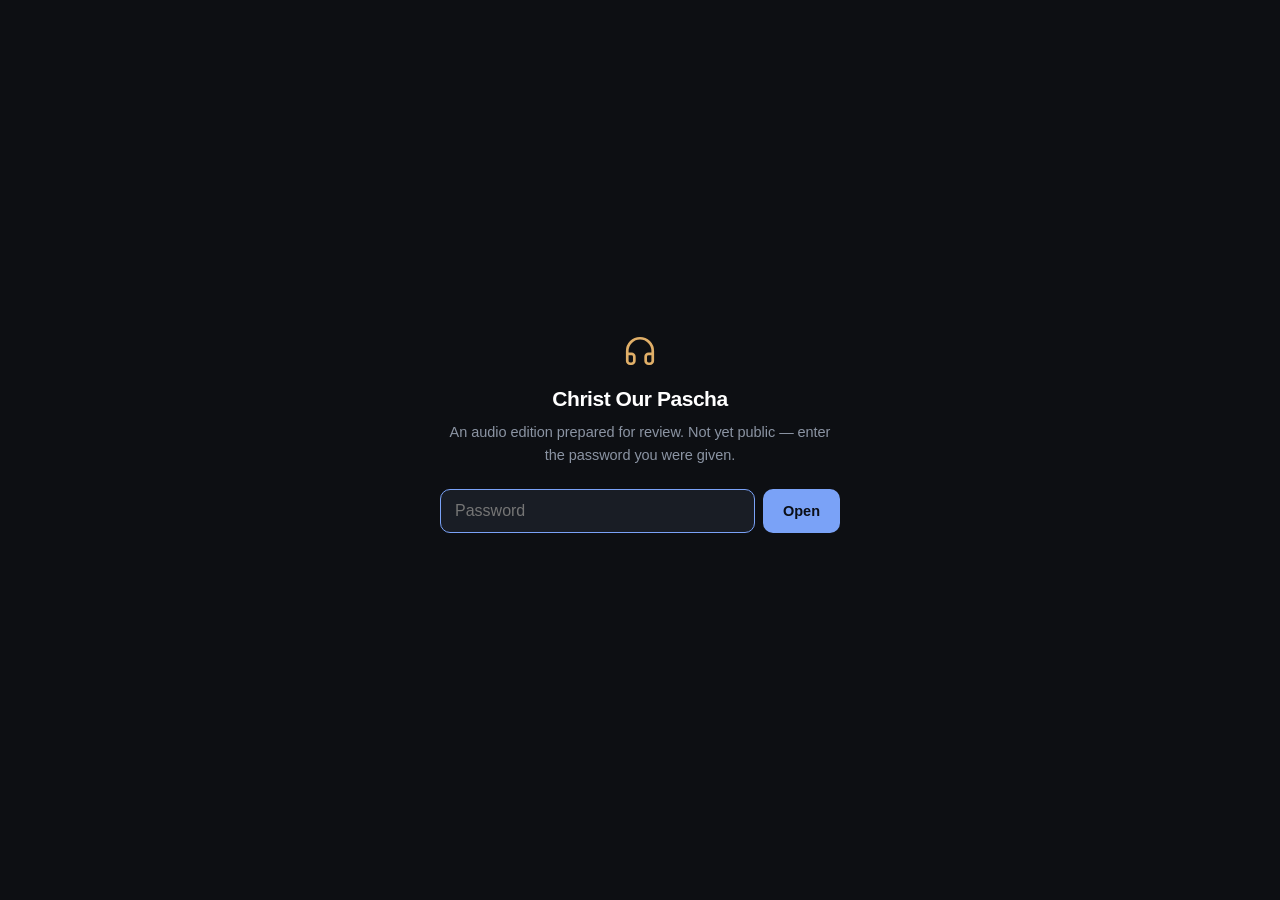
==== commit ebb39a28: "Remove the standalone text page It duplicated what the reader already shows, without the synchronisa" ====
--- a/docs/index.html
+++ b/docs/index.html
@@ -6,7 +6,7 @@
 <nav class="nav">
 <span class="brand"><svg class="ic" xmlns="http://www.w3.org/2000/svg" viewBox="0 0 24 24" fill="none" stroke="currentColor" stroke-width="2" stroke-linecap="round" stroke-linejoin="round" > <path d="M2 10v3" /> <path d="M6 6v11" /> <path d="M10 3v18" /> <path d="M14 8v7" /> <path d="M18 5v13" /> <path d="M22 10v3" /> </svg> Christ Our Pascha</span>
 <a href="index.html" class="on"><svg class="ic" xmlns="http://www.w3.org/2000/svg" viewBox="0 0 24 24" fill="none" stroke="currentColor" stroke-width="2" stroke-linecap="round" stroke-linejoin="round" > <path d="M3 14h3a2 2 0 0 1 2 2v3a2 2 0 0 1-2 2H5a2 2 0 0 1-2-2v-7a9 9 0 0 1 18 0v7a2 2 0 0 1-2 2h-1a2 2 0 0 1-2-2v-3a2 2 0 0 1 2-2h3" /> </svg><span>Listen</span></a>
-<a href="text.html"><svg class="ic" xmlns="http://www.w3.org/2000/svg" viewBox="0 0 24 24" fill="none" stroke="currentColor" stroke-width="2" stroke-linecap="round" stroke-linejoin="round" > <path d="M12 5v16" /> <path d="M20.001 19A2 2 0 0022 17V5a2 2 0 00-1.999-2L16 3.002A5 5 0 0012 5a5 5 0 00-4-2H4a2 2 0 00-2 2v12a2 2 0 001.999 2H8a5 5 0 014 2 5 5 0 014-2z" /> </svg><span>Text</span></a>
+<a href="subscribe.html"><svg class="ic" xmlns="http://www.w3.org/2000/svg" viewBox="0 0 24 24" fill="none" stroke="currentColor" stroke-width="2" stroke-linecap="round" stroke-linejoin="round" > <path d="M4 11a9 9 0 0 1 9 9" /> <path d="M4 4a16 16 0 0 1 16 16" /> <circle cx="5" cy="19" r="1" /> </svg><span>Subscribe</span></a>
 <a href="about.html"><svg class="ic" xmlns="http://www.w3.org/2000/svg" viewBox="0 0 24 24" fill="none" stroke="currentColor" stroke-width="2" stroke-linecap="round" stroke-linejoin="round" > <circle cx="12" cy="12" r="10" /> <path d="M12 16v-4" /> <path d="M12 8h.01" /> </svg><span>About</span></a>
 </nav>
 <div id="scrim"></div>
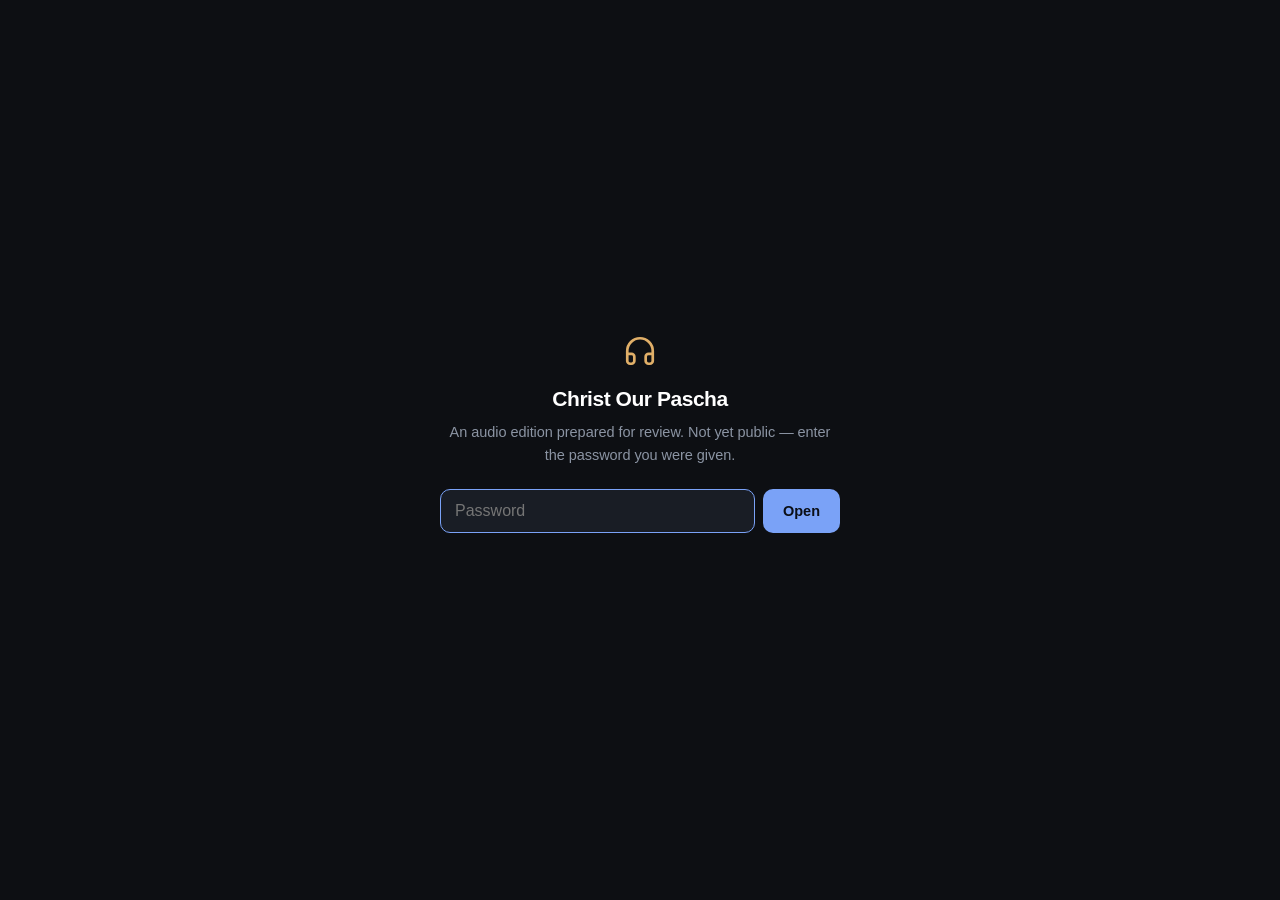
==== commit 834cb48e: "Add a local listen history and resume Sidebar gains a History tab beside Contents: where you listene" ====
--- a/docs/index.html
+++ b/docs/index.html
@@ -11,8 +11,19 @@
 </nav>
 <div id="scrim"></div>
 <div id="side">
- <div id="sideHead">Contents<button id="closeCh"><svg class="ic" xmlns="http://www.w3.org/2000/svg" viewBox="0 0 24 24" fill="none" stroke="currentColor" stroke-width="2" stroke-linecap="round" stroke-linejoin="round" > <path d="M18 6 6 18" /> <path d="m6 6 12 12" /> </svg></button></div>
- <div id="chaps"></div></div>
+ <div id="sideHead">
+   <div class="tabs">
+     <button class="tab on" data-t="chaps">Contents</button>
+     <button class="tab" data-t="hist">History</button>
+   </div>
+   <button id="closeCh"><svg class="ic" xmlns="http://www.w3.org/2000/svg" viewBox="0 0 24 24" fill="none" stroke="currentColor" stroke-width="2" stroke-linecap="round" stroke-linejoin="round" > <path d="M18 6 6 18" /> <path d="m6 6 12 12" /> </svg></button></div>
+ <div id="chaps"></div>
+ <div id="hist" hidden>
+   <div id="histEmpty">Nothing yet. Places you listen to will appear here so
+     you can come back to them.</div>
+   <div id="histList"></div>
+   <button id="histClear" hidden>Clear history</button>
+ </div></div>
 <div id="main">
  <div id="bar">
    <button class="iconbtn" id="burger" aria-label="Contents"><svg class="ic" xmlns="http://www.w3.org/2000/svg" viewBox="0 0 24 24" fill="none" stroke="currentColor" stroke-width="2" stroke-linecap="round" stroke-linejoin="round" > <path d="M4 5h16" /> <path d="M4 12h16" /> <path d="M4 19h16" /> </svg></button>
@@ -111,7 +122,13 @@
   d.className='ch l'+(c.l||0); d.dataset.c=c.i; d.textContent=c.t;
   d.onclick=()=>{seekGlobal(c.s,true);document.body.classList.remove('nav')};
   CH.appendChild(d)});
- applyHash() || loadTrack(0,0,false);
+ hRender();
+ if(!applyHash()){
+  const o=hLoad();
+  if(o.last && o.last.t>20){ seekGlobal(o.last.t,false);
+   setTimeout(function(){toast('Resumed at '+fmt(o.last.t)+' — '+o.last.ch)},700) }
+  else loadTrack(0,0,false);
+ }
 }
 function trackAt(t){let f=D.tr[0];for(const x of D.tr){if(x.s<=t)f=x;else break}return f}
 function chapterAt(t){let f=D.ch[0];for(const c of D.ch){if(c.s<=t)f=c;else break}return f}
@@ -177,6 +194,71 @@
  if(m){const p=+m[1],c=D.c.find(x=>x[2]===p); if(c){seekGlobal(c[0]+0.25,false);return true}}
  return false}
 addEventListener('hashchange',applyHash);
+/* ---- listen history (localStorage) ------------------------------------
+   Records where you actually listened, so you can get back to a passage
+   without remembering its timestamp. Kept per-browser; nothing leaves the
+   device. A position only counts once you have stayed with it a while, so
+   scrubbing past does not fill the list with noise. */
+const HK='pascha_hist_v1', HMAX=40, HMIN_DWELL=25;
+let hState={t0:null,acc:0,lastCh:null};
+function hLoad(){try{return JSON.parse(localStorage.getItem(HK))||{last:null,hist:[]}}
+ catch(e){return {last:null,hist:[]}}}
+function hSave(o){try{localStorage.setItem(HK,JSON.stringify(o))}catch(e){}}
+function agoStr(ms){const s=(Date.now()-ms)/1000;
+ if(s<90)return 'just now';
+ if(s<3600)return Math.round(s/60)+' min ago';
+ if(s<86400)return Math.round(s/3600)+' h ago';
+ const d=Math.round(s/86400); return d===1?'yesterday':d+' days ago'}
+function hRecord(t){
+ const ci=(D.c[cur]||[])[1], ch=D.ch.find(x=>x.i===ci);
+ if(!ch)return;
+ const o=hLoad();
+ o.last={t:Math.round(t),ch:ch.t,para:(D.c[cur]||[])[2]||0,at:Date.now()};
+ const top=o.hist[0];
+ // update the open entry while still in the same section; start a new one
+ // when the section changes
+ if(top && top.ch===ch.t){ top.t=Math.round(t); top.at=Date.now();
+   top.para=(D.c[cur]||[])[2]||top.para }
+ else{ o.hist.unshift({t:Math.round(t),ch:ch.t,para:(D.c[cur]||[])[2]||0,
+       at:Date.now()}); o.hist=o.hist.slice(0,HMAX) }
+ hSave(o); hRender();
+}
+function hRender(){
+ const o=hLoad(), L=document.getElementById('histList');
+ const empty=document.getElementById('histEmpty'), clr=document.getElementById('histClear');
+ L.innerHTML='';
+ empty.hidden=o.hist.length>0; clr.hidden=o.hist.length===0;
+ o.hist.forEach(function(e){
+  const b=document.createElement('button'); b.className='hi';
+  b.innerHTML='<b></b><span class="meta"><span class="tt"></span>'
+   +(e.para?'<span>¶ '+e.para+'</span>':'')+'<span class="ago"></span></span>';
+  b.querySelector('b').textContent=e.ch;
+  b.querySelector('.tt').textContent=fmt(e.t);
+  b.querySelector('.ago').textContent=agoStr(e.at);
+  b.onclick=function(){seekGlobal(e.t,true);document.body.classList.remove('nav')};
+  L.appendChild(b)});
+}
+document.getElementById('histClear').onclick=function(){
+ hSave({last:hLoad().last,hist:[]}); hRender()};
+[].forEach.call(document.querySelectorAll('.tab'),function(t){
+ t.onclick=function(){
+  [].forEach.call(document.querySelectorAll('.tab'),function(x){
+   x.classList.toggle('on',x===t)});
+  document.getElementById('chaps').hidden = t.dataset.t!=='chaps';
+  document.getElementById('hist').hidden  = t.dataset.t!=='hist';
+  if(t.dataset.t==='hist')hRender()}});
+// accumulate dwell time; only commit once you have really been listening here
+A.addEventListener('timeupdate',function(){
+ if(A.paused||cur<0)return;
+ const ci=(D.c[cur]||[])[1];
+ if(ci!==hState.lastCh){ hState.lastCh=ci; hState.acc=0; hState.t0=Date.now();
+   hRecord(globalTime()); return }
+ if(hState.t0===null)hState.t0=Date.now();
+ if(Date.now()-hState.t0>HMIN_DWELL*1000){ hState.t0=Date.now();
+   hRecord(globalTime()) }
+});
+A.addEventListener('pause',function(){if(cur>=0)hRecord(globalTime())});
+addEventListener('pagehide',function(){if(cur>=0)hRecord(globalTime())});
 const navT=on=>document.body.classList.toggle('nav',on);
 $('burger').onclick=()=>navT(!document.body.classList.contains('nav'));
 $('closeCh').onclick=()=>navT(false); $('scrim').onclick=()=>navT(false);
--- a/docs/style.css
+++ b/docs/style.css
@@ -209,3 +209,26 @@
  h1{font-size:25px}
  th{width:auto}
 }
+
+/* ---------- sidebar tabs + listen history ---------- */
+#sideHead{padding:11px 12px 10px}
+.tabs{display:flex;gap:3px;background:var(--surface-2);padding:3px;border-radius:9px}
+.tab{background:none;border:0;color:var(--dim);font:inherit;font-size:12px;
+ font-weight:600;padding:6px 13px;border-radius:7px;cursor:pointer;
+ letter-spacing:.02em;transition:background .14s,color .14s}
+.tab:hover{color:var(--text)}
+.tab.on{background:var(--surface-3);color:var(--text)}
+#hist{overflow-y:auto;flex:1;padding:6px 8px 16px;-webkit-overflow-scrolling:touch}
+#histEmpty{color:var(--dim);font-size:12.5px;line-height:1.6;padding:14px 10px}
+.hi{padding:9px 10px;border-radius:8px;cursor:pointer;transition:background .13s;
+ display:block;width:100%;text-align:left;background:none;border:0;font:inherit}
+.hi:hover{background:var(--surface-2)}
+.hi b{display:block;color:var(--text);font-size:13px;font-weight:580;
+ line-height:1.35;margin-bottom:3px}
+.hi .meta{color:var(--dim);font-size:11.5px;display:flex;gap:8px;
+ font-variant-numeric:tabular-nums}
+.hi .meta .ago{margin-left:auto;color:#5a6270}
+#histClear{margin:10px 10px 0;background:none;border:1px solid var(--border);
+ color:var(--dim);font-size:12px;padding:7px 12px;border-radius:8px;cursor:pointer;
+ width:calc(100% - 20px);transition:color .14s,border-color .14s}
+#histClear:hover{color:#ff9b9b;border-color:#5a3030}
